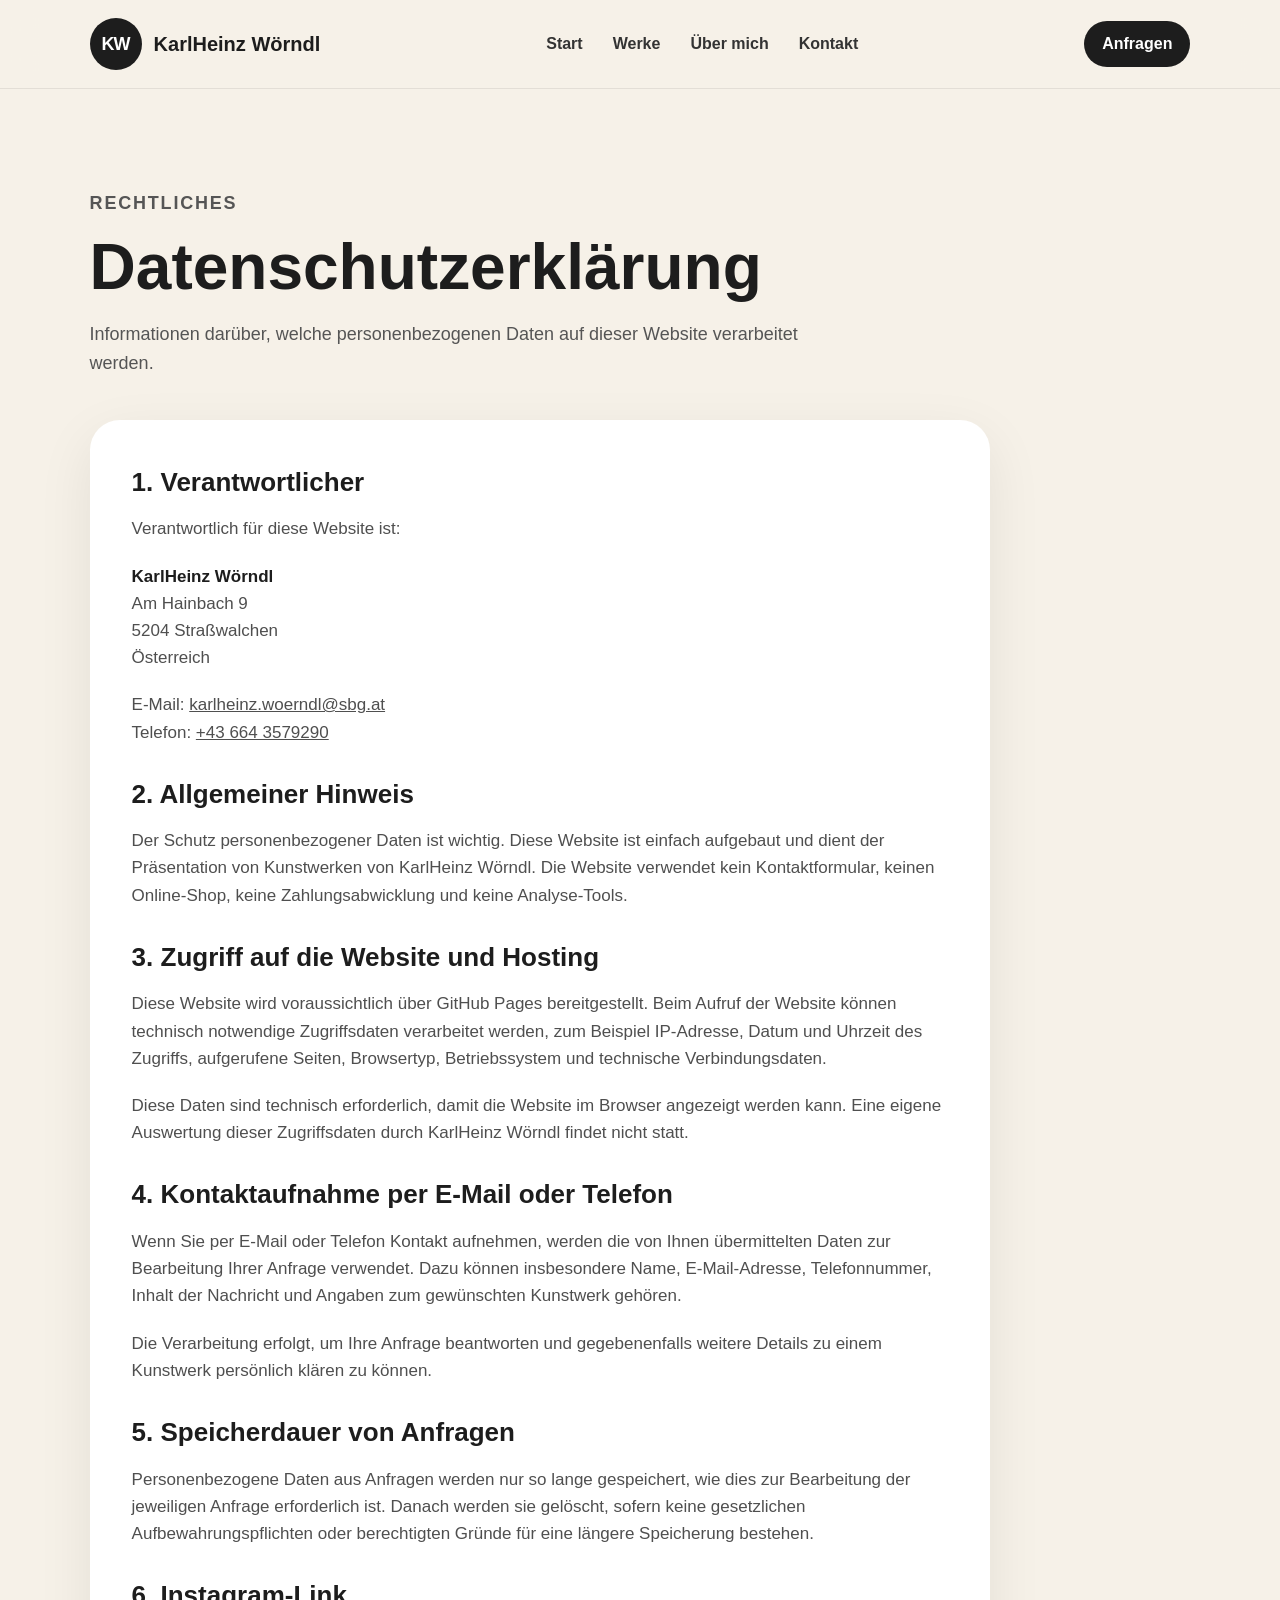
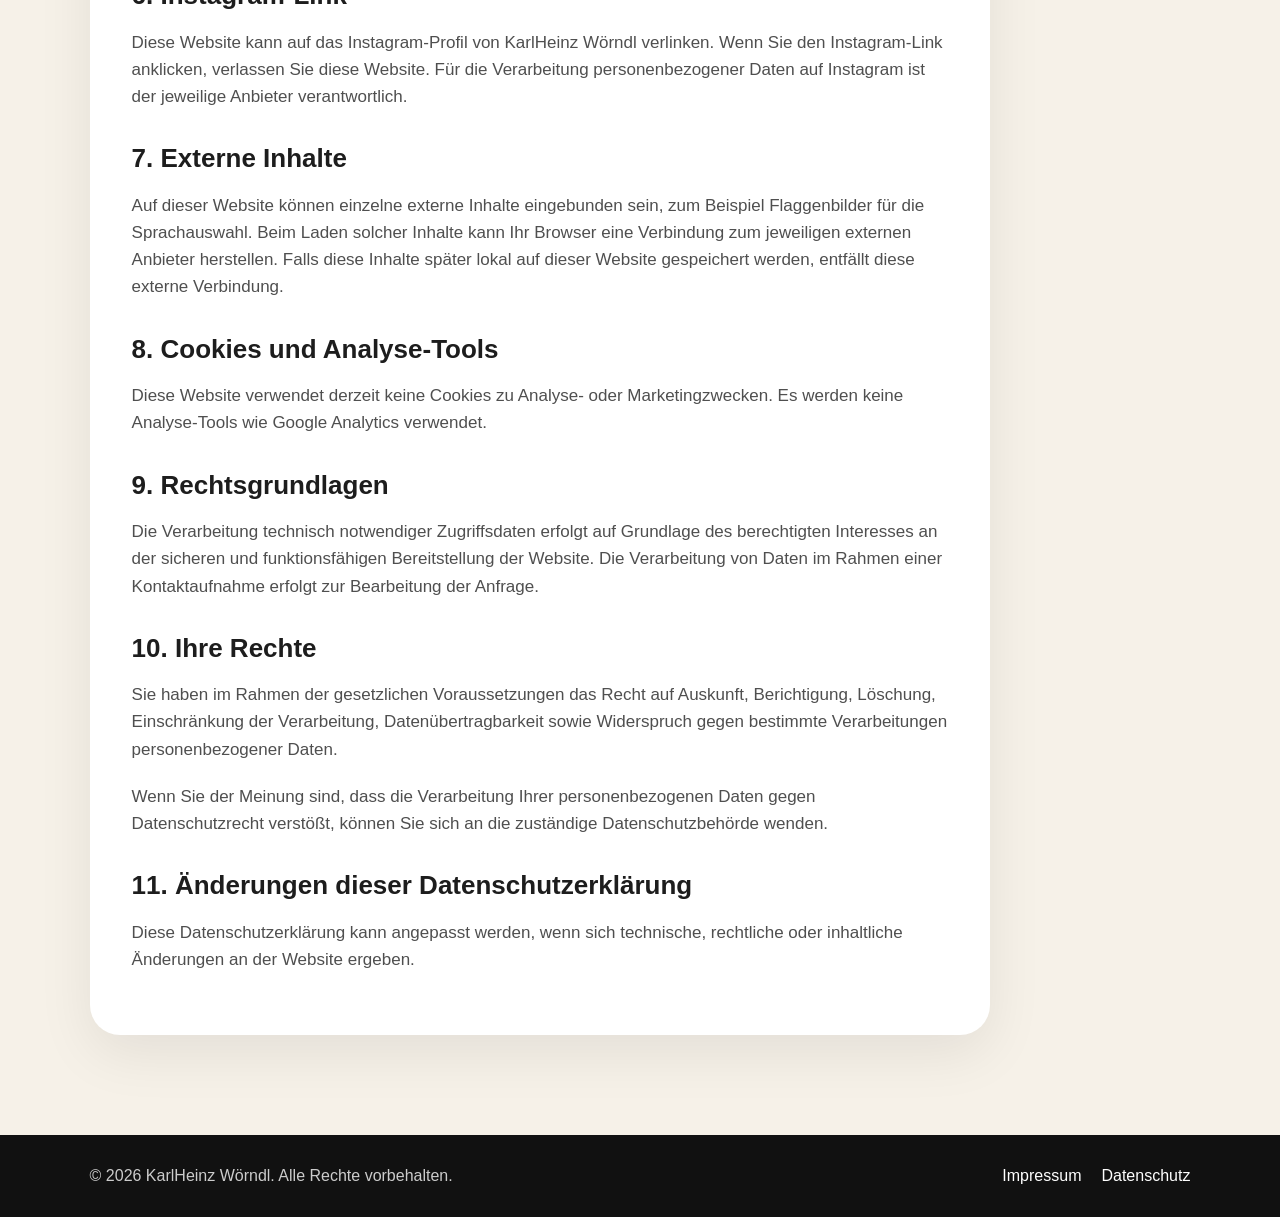
==== datenschutz.html @ cda6655f "Add files via upload" ====
<!DOCTYPE html>
<html lang="de">
<head>
    <meta charset="UTF-8">
    <meta name="viewport" content="width=device-width, initial-scale=1.0">
    <title>Datenschutz | KarlHeinz Wörndl</title>

    <link rel="stylesheet" href="css/style.css">
</head>
<body>

    <header class="site-header">
        <a href="index.html#start" class="logo">
            <span class="logo-mark">KW</span>
            <span>KarlHeinz Wörndl</span>
        </a>

        <nav class="main-nav">
            <a href="index.html#start">Start</a>
            <a href="index.html#werke">Werke</a>
            <a href="index.html#ueber">Über mich</a>
            <a href="index.html#kontakt">Kontakt</a>
        </nav>

        <a href="index.html#kontakt" class="nav-button">Anfragen</a>
    </header>

    <main>
        <section class="section legal-section">
            <div class="section-heading">
                <p class="eyebrow">Rechtliches</p>
                <h1>Datenschutzerklärung</h1>
                <p>
                    Informationen darüber, welche personenbezogenen Daten auf dieser Website verarbeitet werden.
                </p>
            </div>

            <div class="legal-card">
                <h2>1. Verantwortlicher</h2>

                <p>
                    Verantwortlich für diese Website ist:
                </p>

                <p>
                    <strong>KarlHeinz Wörndl</strong><br>
                    Am Hainbach 9<br>
                    5204 Straßwalchen<br>
                    Österreich
                </p>

                <p>
                    E-Mail: <a href="mailto:karlheinz.woerndl@sbg.at">karlheinz.woerndl@sbg.at</a><br>
                    Telefon: <a href="tel:+436643579290">+43 664 3579290</a>
                </p>

                <h2>2. Allgemeiner Hinweis</h2>

                <p>
                    Der Schutz personenbezogener Daten ist wichtig. Diese Website ist einfach aufgebaut
                    und dient der Präsentation von Kunstwerken von KarlHeinz Wörndl.
                    Die Website verwendet kein Kontaktformular, keinen Online-Shop, keine Zahlungsabwicklung
                    und keine Analyse-Tools.
                </p>

                <h2>3. Zugriff auf die Website und Hosting</h2>

                <p>
                    Diese Website wird voraussichtlich über GitHub Pages bereitgestellt.
                    Beim Aufruf der Website können technisch notwendige Zugriffsdaten verarbeitet werden,
                    zum Beispiel IP-Adresse, Datum und Uhrzeit des Zugriffs, aufgerufene Seiten,
                    Browsertyp, Betriebssystem und technische Verbindungsdaten.
                </p>

                <p>
                    Diese Daten sind technisch erforderlich, damit die Website im Browser angezeigt werden kann.
                    Eine eigene Auswertung dieser Zugriffsdaten durch KarlHeinz Wörndl findet nicht statt.
                </p>

                <h2>4. Kontaktaufnahme per E-Mail oder Telefon</h2>

                <p>
                    Wenn Sie per E-Mail oder Telefon Kontakt aufnehmen, werden die von Ihnen übermittelten
                    Daten zur Bearbeitung Ihrer Anfrage verwendet. Dazu können insbesondere Name,
                    E-Mail-Adresse, Telefonnummer, Inhalt der Nachricht und Angaben zum gewünschten Kunstwerk gehören.
                </p>

                <p>
                    Die Verarbeitung erfolgt, um Ihre Anfrage beantworten und gegebenenfalls weitere Details
                    zu einem Kunstwerk persönlich klären zu können.
                </p>

                <h2>5. Speicherdauer von Anfragen</h2>

                <p>
                    Personenbezogene Daten aus Anfragen werden nur so lange gespeichert, wie dies zur Bearbeitung
                    der jeweiligen Anfrage erforderlich ist. Danach werden sie gelöscht, sofern keine gesetzlichen
                    Aufbewahrungspflichten oder berechtigten Gründe für eine längere Speicherung bestehen.
                </p>

                <h2>6. Instagram-Link</h2>

                <p>
                    Diese Website kann auf das Instagram-Profil von KarlHeinz Wörndl verlinken.
                    Wenn Sie den Instagram-Link anklicken, verlassen Sie diese Website.
                    Für die Verarbeitung personenbezogener Daten auf Instagram ist der jeweilige Anbieter verantwortlich.
                </p>

                <h2>7. Externe Inhalte</h2>

                <p>
                    Auf dieser Website können einzelne externe Inhalte eingebunden sein, zum Beispiel Flaggenbilder
                    für die Sprachauswahl. Beim Laden solcher Inhalte kann Ihr Browser eine Verbindung zum jeweiligen
                    externen Anbieter herstellen. Falls diese Inhalte später lokal auf dieser Website gespeichert werden,
                    entfällt diese externe Verbindung.
                </p>

                <h2>8. Cookies und Analyse-Tools</h2>

                <p>
                    Diese Website verwendet derzeit keine Cookies zu Analyse- oder Marketingzwecken.
                    Es werden keine Analyse-Tools wie Google Analytics verwendet.
                </p>

                <h2>9. Rechtsgrundlagen</h2>

                <p>
                    Die Verarbeitung technisch notwendiger Zugriffsdaten erfolgt auf Grundlage des berechtigten
                    Interesses an der sicheren und funktionsfähigen Bereitstellung der Website.
                    Die Verarbeitung von Daten im Rahmen einer Kontaktaufnahme erfolgt zur Bearbeitung der Anfrage.
                </p>

                <h2>10. Ihre Rechte</h2>

                <p>
                    Sie haben im Rahmen der gesetzlichen Voraussetzungen das Recht auf Auskunft,
                    Berichtigung, Löschung, Einschränkung der Verarbeitung, Datenübertragbarkeit
                    sowie Widerspruch gegen bestimmte Verarbeitungen personenbezogener Daten.
                </p>

                <p>
                    Wenn Sie der Meinung sind, dass die Verarbeitung Ihrer personenbezogenen Daten gegen
                    Datenschutzrecht verstößt, können Sie sich an die zuständige Datenschutzbehörde wenden.
                </p>

                <h2>11. Änderungen dieser Datenschutzerklärung</h2>

                <p>
                    Diese Datenschutzerklärung kann angepasst werden, wenn sich technische, rechtliche oder
                    inhaltliche Änderungen an der Website ergeben.
                </p>
            </div>
        </section>
    </main>

    <footer class="site-footer">
        <p>© 2026 KarlHeinz Wörndl. Alle Rechte vorbehalten.</p>

        <div>
            <a href="impressum.html">Impressum</a>
            <a href="datenschutz.html">Datenschutz</a>
        </div>
    </footer>

</body>
</html>
---- css/style.css ----
/* =========================
   GRUNDEINSTELLUNGEN
========================= */

* {
    margin: 0;
    padding: 0;
    box-sizing: border-box;
}

html {
    scroll-behavior: smooth;
}

body {
    font-family: Arial, Helvetica, sans-serif;
    background: #f6f1e8;
    color: #1d1d1d;
    line-height: 1.6;
}

a {
    color: inherit;
}

img {
    max-width: 100%;
    display: block;
}

/* =========================
   HEADER / NAVIGATION
========================= */

.site-header {
    position: sticky;
    top: 0;
    z-index: 100;

    display: flex;
    justify-content: space-between;
    align-items: center;

    padding: 18px 7%;

    background: rgba(246, 241, 232, 0.85);
    backdrop-filter: blur(16px);
    border-bottom: 1px solid rgba(0, 0, 0, 0.08);
}

.logo {
    display: flex;
    align-items: center;
    gap: 12px;

    text-decoration: none;
    font-weight: 800;
    font-size: 20px;
}

.logo-mark {
    width: 42px;
    height: 42px;

    display: flex;
    justify-content: center;
    align-items: center;

    border-radius: 50%;
    background: #1d1d1d;
    color: white;
    font-weight: 800;
}

.main-nav {
    display: flex;
    gap: 30px;
}

.main-nav a {
    text-decoration: none;
    font-weight: 600;
    color: #333;
    transition: 0.2s;
}

.main-nav a:hover {
    color: #a66a2c;
}

.nav-button {
    text-decoration: none;
    background: #1d1d1d;
    color: white;

    padding: 10px 18px;
    border-radius: 999px;

    font-weight: 700;
    transition: 0.2s;
}

.nav-button:hover {
    background: #a66a2c;
}

/* =========================
   BUTTONS
========================= */

.primary-button,
.secondary-button {
    display: inline-block;

    padding: 14px 24px;
    border-radius: 999px;

    font-weight: 800;
    text-decoration: none;
    transition: 0.2s;
}

.primary-button {
    background: #1d1d1d;
    color: white;
}

.primary-button:hover {
    background: #a66a2c;
    transform: translateY(-2px);
}

.secondary-button {
    background: white;
    color: #1d1d1d;
    border: 1px solid rgba(0, 0, 0, 0.12);
}

.secondary-button:hover {
    transform: translateY(-2px);
    border-color: #a66a2c;
}

/* =========================
   HERO / STARTBEREICH
========================= */

.hero-section {
    min-height: 88vh;

    display: grid;
    grid-template-columns: 1.1fr 0.9fr;
    align-items: center;
    gap: 70px;

    padding: 80px 7%;
}

.hero-content {
    max-width: 720px;
}

.eyebrow {
    color: #a66a2c;
    font-size: 14px;
    font-weight: 900;
    letter-spacing: 1.8px;
    text-transform: uppercase;

    margin-bottom: 14px;
}

.hero-section h1 {
    font-size: clamp(44px, 6vw, 82px);
    line-height: 1.02;
    letter-spacing: -2px;

    margin-bottom: 26px;
}

.hero-description {
    max-width: 620px;

    color: #4a4a4a;
    font-size: 20px;

    margin-bottom: 32px;
}

.hero-actions {
    display: flex;
    gap: 16px;
    flex-wrap: wrap;

    margin-bottom: 44px;
}

.hero-info {
    display: grid;
    grid-template-columns: repeat(3, 1fr);
    gap: 18px;
}

.hero-info div {
    padding: 18px;

    background: rgba(255, 255, 255, 0.7);
    border-radius: 20px;
    border: 1px solid rgba(0, 0, 0, 0.07);
}

.hero-info strong {
    display: block;
    font-size: 20px;
    margin-bottom: 4px;
}

.hero-info span {
    color: #666;
    font-size: 14px;
}

.hero-art {
    display: flex;
    justify-content: center;
}

.hero-art-card {
    width: min(430px, 100%);

    padding: 18px;
    border-radius: 34px;

    background: white;
    box-shadow: 0 28px 80px rgba(0, 0, 0, 0.14);

    transform: rotate(2deg);
}

.hero-art-image {
    height: 520px;
    border-radius: 26px;

    background:
        radial-gradient(circle at 20% 20%, #f2c879, transparent 28%),
        radial-gradient(circle at 80% 30%, #7f9b77, transparent 30%),
        radial-gradient(circle at 55% 80%, #a66a2c, transparent 35%),
        linear-gradient(135deg, #1d1d1d, #5d4938);

    margin-bottom: 16px;
}

.hero-art-text {
    display: flex;
    justify-content: space-between;
    align-items: center;

    padding: 2px 6px 4px;
}

.hero-art-text span {
    color: #777;
}

.hero-art-text strong {
    font-size: 18px;
}

/* =========================
   INTRO-KARTEN
========================= */

.intro-section {
    display: grid;
    grid-template-columns: repeat(3, 1fr);
    gap: 24px;

    padding: 20px 7% 90px;
}

.intro-card {
    padding: 34px;

    background: white;
    border-radius: 28px;
    box-shadow: 0 16px 50px rgba(0, 0, 0, 0.07);
}

.intro-card h2 {
    font-size: 24px;
    margin-bottom: 12px;
}

.intro-card p {
    color: #555;
}

/* =========================
   ALLGEMEINE SECTION
========================= */

.section {
    padding: 100px 7%;
}

.section-heading {
    max-width: 760px;
    margin-bottom: 42px;
}

.section-heading h2 {
    font-size: clamp(34px, 4vw, 54px);
    line-height: 1.1;
    letter-spacing: -1px;

    margin-bottom: 16px;
}

.section-heading p {
    color: #555;
    font-size: 18px;
}

/* =========================
   GALERIE
========================= */

.artwork-grid {
    display: grid;
    grid-template-columns: repeat(3, 1fr);
    gap: 28px;
}

.artwork-card {
    overflow: hidden;

    background: white;
    border-radius: 30px;
    box-shadow: 0 18px 55px rgba(0, 0, 0, 0.08);

    transition: 0.25s;
}

.artwork-card:hover {
    transform: translateY(-8px);
    box-shadow: 0 26px 70px rgba(0, 0, 0, 0.12);
}

.artwork-image {
    height: 330px;
}

.artwork-image-one {
    background:
        radial-gradient(circle at 30% 25%, #f3ce82, transparent 28%),
        linear-gradient(135deg, #c98943, #5f7f61);
}

.artwork-image-two {
    background:
        radial-gradient(circle at 65% 25%, #c8d6b8, transparent 30%),
        linear-gradient(135deg, #304337, #8a714d);
}

.artwork-image-three {
    background:
        radial-gradient(circle at 20% 20%, #f08c5a, transparent 30%),
        linear-gradient(135deg, #2b2a35, #b35d32);
}

.artwork-content {
    padding: 24px;
}

.artwork-category {
    color: #a66a2c;
    font-size: 13px;
    font-weight: 900;
    text-transform: uppercase;
    letter-spacing: 1px;

    margin-bottom: 8px;
}

.artwork-content h3 {
    font-size: 26px;
    margin-bottom: 10px;
}

.artwork-content p {
    color: #555;
}

.artwork-footer {
    display: flex;
    justify-content: space-between;
    align-items: center;

    margin-top: 22px;
    padding-top: 18px;

    border-top: 1px solid rgba(0, 0, 0, 0.08);
}

.artwork-footer span {
    color: #666;
}

.artwork-footer strong {
    font-size: 20px;
}

/* =========================
   STATUS & ANFRAGE-BUTTONS
========================= */

.artwork-image {
    position: relative;
}

.status-badge {
    position: absolute;
    top: 18px;
    left: 18px;

    padding: 8px 14px;
    border-radius: 999px;

    font-size: 13px;
    font-weight: 900;

    background: white;
    color: #1d1d1d;

    box-shadow: 0 8px 24px rgba(0, 0, 0, 0.16);
}

.status-badge.available {
    background: #e8f7e8;
    color: #226b2f;
}

.status-badge.reserved {
    background: #fff3d6;
    color: #8a5b00;
}

.status-badge.sold {
    background: #eeeeee;
    color: #666666;
}

.artwork-button {
    display: inline-block;

    margin-top: 22px;
    padding: 12px 20px;

    border-radius: 999px;

    background: #1d1d1d;
    color: white;

    text-decoration: none;
    font-weight: 800;

    transition: 0.2s;
}

.artwork-button:hover {
    background: #a66a2c;
    transform: translateY(-2px);
}

.artwork-button.disabled {
    background: #d6d6d6;
    color: #777;

    cursor: not-allowed;
    pointer-events: none;
}

/* =========================
   ÜBER MICH
========================= */

.about-section {
    display: grid;
    grid-template-columns: 0.85fr 1.15fr;
    align-items: center;
    gap: 70px;

    padding: 110px 7%;

    background: #e8ddcc;
}

.about-image {
    min-height: 500px;
    border-radius: 34px;

    background:
        radial-gradient(circle at 30% 25%, #e9bf78, transparent 25%),
        radial-gradient(circle at 80% 75%, #6f8f72, transparent 28%),
        linear-gradient(135deg, #2c2b2a, #9b6a3d);

    box-shadow: 0 24px 70px rgba(0, 0, 0, 0.14);
}

.about-content h2 {
    font-size: clamp(34px, 4vw, 56px);
    line-height: 1.1;

    margin-bottom: 24px;
}

.about-content p {
    color: #4f4a43;
    font-size: 18px;

    margin-bottom: 20px;
}

.about-content .primary-button {
    margin-top: 12px;
}

/* =========================
   SCHRITTE
========================= */

.steps {
    display: grid;
    grid-template-columns: repeat(3, 1fr);
    gap: 26px;
}

.step-card {
    padding: 34px;

    background: white;
    border-radius: 28px;
    box-shadow: 0 16px 50px rgba(0, 0, 0, 0.07);
}

.step-card span {
    display: inline-flex;
    justify-content: center;
    align-items: center;

    width: 48px;
    height: 48px;

    border-radius: 50%;
    background: #1d1d1d;
    color: white;

    font-weight: 900;

    margin-bottom: 22px;
}

.step-card h3 {
    font-size: 24px;
    margin-bottom: 10px;
}

.step-card p {
    color: #555;
}

/* =========================
   KONTAKT
========================= */

.contact-section {
    display: grid;
    grid-template-columns: 1fr 0.75fr;
    gap: 50px;
    align-items: center;

    padding: 100px 7%;

    background: #1d1d1d;
    color: white;
}

.contact-section h2 {
    font-size: clamp(36px, 5vw, 64px);
    line-height: 1.1;

    margin-bottom: 18px;
}

.contact-section p {
    color: #d8d8d8;
    font-size: 18px;
    max-width: 620px;
}

.contact-card {
    padding: 34px;

    background: white;
    color: #1d1d1d;

    border-radius: 30px;
}

.contact-card h3 {
    font-size: 28px;
    margin-bottom: 6px;
}

.contact-card p {
    color: #555;
    margin-bottom: 24px;
}

.contact-card small {
    display: block;
    color: #777;
    margin-top: 18px;
}

/* =========================
   FOOTER
========================= */

.site-footer {
    display: flex;
    justify-content: space-between;
    gap: 20px;

    padding: 28px 7%;

    background: #111;
    color: white;
}

.site-footer p {
    color: #ccc;
}

.site-footer div {
    display: flex;
    gap: 20px;
}

.site-footer a {
    color: white;
    text-decoration: none;
}

.site-footer a:hover {
    color: #e0b06f;
}

/* =========================
   RESPONSIVE DESIGN
   Für Handy / kleinere Bildschirme
========================= */

@media (max-width: 1000px) {
    .hero-section,
    .about-section,
    .contact-section {
        grid-template-columns: 1fr;
    }

    .hero-art-card {
        transform: rotate(0);
    }

    .intro-section,
    .artwork-grid,
    .steps {
        grid-template-columns: 1fr;
    }
}

@media (max-width: 760px) {
    .site-header {
        flex-direction: column;
        gap: 16px;
    }

    .main-nav {
        flex-wrap: wrap;
        justify-content: center;
        gap: 18px;
    }

    .nav-button {
        display: none;
    }

    .hero-section {
        padding-top: 55px;
    }

    .hero-info {
        grid-template-columns: 1fr;
    }

    .hero-art-image {
        height: 380px;
    }

    .site-footer {
        flex-direction: column;
        text-align: center;
        align-items: center;
    }
}

/* =========================
   GALERIE UPDATE
   Größere Karten + Filter + Formate
========================= */

.gallery-section {
    padding-top: 120px;
}

.filter-area {
    display: flex;
    flex-direction: column;
    gap: 18px;

    margin-bottom: 46px;
    padding: 26px;

    background: rgba(255, 255, 255, 0.75);
    border-radius: 28px;
    box-shadow: 0 16px 45px rgba(0, 0, 0, 0.06);
}

.filter-group {
    display: flex;
    align-items: center;
    flex-wrap: wrap;
    gap: 12px;
}

.filter-group span {
    min-width: 80px;

    font-weight: 900;
    color: #1d1d1d;
}

.filter-button {
    border: none;
    cursor: pointer;

    padding: 10px 16px;
    border-radius: 999px;

    background: #eee5d8;
    color: #333;

    font-weight: 800;
    transition: 0.2s;
}

.filter-button:hover {
    background: #d9c7ad;
}

.filter-button.active {
    background: #1d1d1d;
    color: white;
}

.artwork-grid {
    display: grid;
    grid-template-columns: repeat(3, minmax(0, 1fr));
    align-items: start;
    gap: 34px;
}

/* Karten allgemein größer */
.artwork-card {
    border-radius: 34px;
}

/* Bildbereiche größer */
.artwork-image {
    overflow: hidden;
    position: relative;
    min-height: 380px;
}

/* Querformat-Vorschau */
.preview-querformat {
    height: 390px;
}

/* Hochformat-Vorschau */
.preview-hochformat {
    height: 560px;
}

/* Quadratische Vorschau */
.preview-quadratisch {
    height: 470px;
}

/* Echte Bilder später sauber anzeigen */
.artwork-real-image {
    width: 100%;
    height: 100%;
    object-fit: cover;
}

/* Falls JavaScript echtes Format erkennt */
.auto-hochformat .artwork-real-image {
    object-fit: cover;
}

.auto-querformat .artwork-real-image {
    object-fit: cover;
}

.auto-quadratisch .artwork-real-image {
    object-fit: cover;
}

/* kleine Info-Chips unter Beschreibung */
.artwork-details {
    display: flex;
    flex-wrap: wrap;
    gap: 8px;

    margin-top: 18px;
}

.artwork-details span {
    padding: 7px 11px;
    border-radius: 999px;

    background: #f1eadf;
    color: #5b5147;

    font-size: 13px;
    font-weight: 800;
}

/* Falls keine Werke gefunden werden */
.empty-gallery-message {
    grid-column: 1 / -1;

    padding: 30px;
    border-radius: 24px;

    background: white;
    color: #555;

    font-size: 18px;
    text-align: center;
}

/* Zusätzliche Farbverläufe für die 12 Platzhalter */

.artwork-image-four {
    background:
        radial-gradient(circle at 30% 30%, #d7c08a, transparent 30%),
        linear-gradient(135deg, #3f563e, #9a7443);
}

.artwork-image-five {
    background:
        radial-gradient(circle at 70% 25%, #dd9f73, transparent 28%),
        linear-gradient(135deg, #21212a, #7a4f72);
}

.artwork-image-six {
    background:
        radial-gradient(circle at 35% 20%, #f2c7a1, transparent 25%),
        linear-gradient(135deg, #4a2f2d, #9b6d59);
}

.artwork-image-seven {
    background:
        radial-gradient(circle at 20% 25%, #e7bf50, transparent 28%),
        radial-gradient(circle at 75% 70%, #4f8c8a, transparent 30%),
        linear-gradient(135deg, #222, #6b3f78);
}

.artwork-image-eight {
    background:
        radial-gradient(circle at 65% 30%, #f0e2a0, transparent 26%),
        linear-gradient(135deg, #5e7f58, #b7a46c);
}

.artwork-image-nine {
    background:
        radial-gradient(circle at 45% 25%, #d9a37c, transparent 27%),
        linear-gradient(135deg, #2e2526, #8d5d4c);
}

.artwork-image-ten {
    background:
        radial-gradient(circle at 25% 70%, #9ab6c7, transparent 30%),
        linear-gradient(135deg, #1f1f1f, #d18445);
}

.artwork-image-eleven {
    background:
        radial-gradient(circle at 70% 40%, #b9d7e8, transparent 30%),
        linear-gradient(135deg, #52758a, #d8cda8);
}

.artwork-image-twelve {
    background:
        radial-gradient(circle at 45% 20%, #e1b39a, transparent 26%),
        linear-gradient(135deg, #342c33, #8b7056);
}

/* Handy-Anpassung */
@media (max-width: 1000px) {
    .artwork-grid {
        grid-template-columns: repeat(2, minmax(0, 1fr));
    }
}

@media (max-width: 700px) {
    .artwork-grid {
        grid-template-columns: 1fr;
    }

    .preview-querformat,
    .preview-hochformat,
    .preview-quadratisch {
        height: 420px;
    }

    .filter-group {
        align-items: flex-start;
    }

    .filter-group span {
        width: 100%;
    }
}

/* =========================
   HERO-BILD UPDATE
   Größeres ausgewähltes Werk
========================= */

.hero-section {
    grid-template-columns: 0.95fr 1.05fr;
    gap: 90px;
}

.hero-art {
    justify-content: flex-end;
}

.hero-art-card {
    width: min(620px, 100%);
    padding: 22px;
    border-radius: 42px;

    transform: rotate(1.5deg);
}

.hero-art-image {
    height: clamp(560px, 55vw, 760px);
    border-radius: 32px;

    background:
        radial-gradient(circle at 22% 22%, #f2c879, transparent 30%),
        radial-gradient(circle at 78% 38%, #7f9b77, transparent 32%),
        radial-gradient(circle at 55% 82%, #a66a2c, transparent 36%),
        linear-gradient(135deg, #1d1d1d, #5d4938);
}

.hero-art-text {
    padding: 8px 10px 6px;
}

.hero-art-text span {
    font-size: 18px;
}

.hero-art-text strong {
    font-size: 24px;
}

/* später für echtes Hero-Bild */
.hero-art-image img {
    width: 100%;
    height: 100%;
    object-fit: cover;
    border-radius: 32px;
}

/* Anpassung für kleinere Bildschirme */
@media (max-width: 1000px) {
    .hero-section {
        grid-template-columns: 1fr;
        gap: 60px;
    }

    .hero-art {
        justify-content: center;
    }

    .hero-art-card {
        transform: rotate(0);
        width: min(560px, 100%);
    }

    .hero-art-image {
        height: 620px;
    }
}

@media (max-width: 700px) {
    .hero-art-image {
        height: 440px;
    }

    .hero-art-text {
        flex-direction: column;
        align-items: flex-start;
        gap: 4px;
    }

    .hero-art-text strong {
        font-size: 20px;
    }
}

/* =========================
   DETAILANSICHT / MODAL
========================= */

.modal {
    position: fixed;
    inset: 0;
    z-index: 1000;

    display: none;
    align-items: center;
    justify-content: center;

    padding: 30px;
}

.modal.open {
    display: flex;
}

.modal-background {
    position: absolute;
    inset: 0;

    background: rgba(0, 0, 0, 0.65);
    backdrop-filter: blur(8px);
}

.modal-content {
    position: relative;
    z-index: 1;

    width: min(1100px, 100%);
    max-height: 90vh;

    display: grid;
    grid-template-columns: 1fr 0.9fr;
    gap: 0;

    overflow: hidden;

    background: #f6f1e8;
    border-radius: 34px;
    box-shadow: 0 30px 100px rgba(0, 0, 0, 0.35);
}

.modal-close {
    position: absolute;
    top: 18px;
    right: 18px;
    z-index: 2;

    width: 44px;
    height: 44px;

    border: none;
    border-radius: 50%;

    background: white;
    color: #1d1d1d;

    font-size: 30px;
    line-height: 1;
    cursor: pointer;

    box-shadow: 0 8px 25px rgba(0, 0, 0, 0.18);
}

.modal-image {
    min-height: 640px;

    background-size: cover;
    background-position: center;
}

.modal-info {
    padding: 52px 42px;

    display: flex;
    flex-direction: column;
    justify-content: center;
}

.modal-info h2 {
    font-size: clamp(34px, 4vw, 54px);
    line-height: 1.05;

    margin-bottom: 18px;
}

.modal-info p {
    color: #555;
    font-size: 18px;
}

.modal-details {
    display: flex;
    flex-wrap: wrap;
    gap: 10px;

    margin-top: 26px;
    margin-bottom: 30px;
}

.modal-details span {
    padding: 9px 13px;

    border-radius: 999px;

    background: white;
    color: #5b5147;

    font-size: 14px;
    font-weight: 800;
}

.modal-footer {
    display: flex;
    align-items: center;
    justify-content: space-between;
    gap: 20px;

    padding-top: 24px;

    border-top: 1px solid rgba(0, 0, 0, 0.1);
}

.modal-footer strong {
    font-size: 28px;
}

@media (max-width: 900px) {
    .modal-content {
        grid-template-columns: 1fr;
        overflow-y: auto;
    }

    .modal-image {
        min-height: 420px;
    }

    .modal-info {
        padding: 34px 26px;
    }

    .modal-footer {
        flex-direction: column;
        align-items: flex-start;
    }
}

/* =========================
   KLICKBARE KUNSTWERK-KARTEN
========================= */

.artwork-card {
    cursor: pointer;
}

.artwork-card:hover .artwork-image {
    transform: scale(1.01);
}

.artwork-image {
    transition: 0.25s;
}

.artwork-card:hover h3 {
    color: #a66a2c;
}

.artwork-button {
    cursor: pointer;
}

/* Verhindert komische Effekte beim deaktivierten Button */
.modal-disabled {
    background: #d6d6d6 !important;
    color: #777 !important;
    cursor: not-allowed;
    pointer-events: none;
}

/* Detailfenster Bild etwas hochwertiger */
.modal-image {
    background-size: cover;
    background-position: center;
}

/* Auf kleinen Geräten soll das Modal angenehmer sein */
@media (max-width: 700px) {
    .modal {
        padding: 16px;
    }

    .modal-content {
        border-radius: 24px;
    }

    .modal-close {
        top: 12px;
        right: 12px;
    }
}

/* =========================
   IMPRESSUM / DATENSCHUTZ
========================= */

.legal-section {
    min-height: 75vh;
    padding-top: 100px;
}

.legal-section h1 {
    font-size: clamp(40px, 5vw, 64px);
    line-height: 1.1;
    margin-bottom: 18px;
}

.legal-card {
    max-width: 900px;

    padding: 42px;

    background: white;
    border-radius: 30px;

    box-shadow: 0 18px 55px rgba(0, 0, 0, 0.08);
}

.legal-card h2 {
    font-size: 26px;
    margin-top: 28px;
    margin-bottom: 12px;
}

.legal-card h2:first-child {
    margin-top: 0;
}

.legal-card p {
    color: #4f4f4f;
    font-size: 17px;
    margin-bottom: 20px;
}

.legal-card strong {
    color: #1d1d1d;
}

.legal-note {
    margin-top: 32px;
    padding: 18px 20px;

    background: #fff3d6;
    color: #7a5600 !important;

    border-radius: 18px;
    font-weight: 700;
}

@media (max-width: 700px) {
    .legal-card {
        padding: 28px 22px;
    }

    .legal-card h2 {
        font-size: 22px;
    }
}

/* =========================
   FAQ / HÄUFIGE FRAGEN
========================= */

.faq-section {
    background: #f6f1e8;
}

.faq-grid {
    display: grid;
    grid-template-columns: repeat(4, 1fr);
    gap: 24px;
}

.faq-card {
    padding: 30px;

    background: white;
    border-radius: 28px;

    box-shadow: 0 16px 50px rgba(0, 0, 0, 0.07);
    transition: 0.2s;
}

.faq-card:hover {
    transform: translateY(-5px);
    box-shadow: 0 22px 65px rgba(0, 0, 0, 0.1);
}

.faq-card h3 {
    font-size: 22px;
    margin-bottom: 12px;
}

.faq-card p {
    color: #555;
    font-size: 16px;
}

@media (max-width: 1100px) {
    .faq-grid {
        grid-template-columns: repeat(2, 1fr);
    }
}

@media (max-width: 700px) {
    .faq-grid {
        grid-template-columns: 1fr;
    }
}

/* =========================
   KONTAKTBEREICH UPDATE
========================= */

.contact-content {
    max-width: 720px;
}

.contact-points {
    display: grid;
    grid-template-columns: repeat(3, 1fr);
    gap: 16px;

    margin-top: 34px;
}

.contact-points div {
    padding: 20px;

    background: rgba(255, 255, 255, 0.08);
    border-radius: 22px;
    border: 1px solid rgba(255, 255, 255, 0.12);
}

.contact-points strong {
    display: block;

    color: white;
    font-size: 18px;

    margin-bottom: 6px;
}

.contact-points span {
    color: #d8d8d8;
    font-size: 14px;
}

.contact-info-list {
    display: flex;
    flex-direction: column;
    gap: 14px;

    margin-bottom: 26px;
}

.contact-info-list div {
    padding: 16px 18px;

    background: #f6f1e8;
    border-radius: 18px;
}

.contact-info-list span {
    display: block;

    color: #777;
    font-size: 13px;
    font-weight: 800;
    text-transform: uppercase;
    letter-spacing: 1px;

    margin-bottom: 4px;
}

.contact-info-list a {
    color: #1d1d1d;
    font-weight: 900;
    text-decoration: none;
    word-break: break-word;
}

.contact-info-list a:hover {
    color: #a66a2c;
}

@media (max-width: 900px) {
    .contact-points {
        grid-template-columns: 1fr;
    }
}

/* =========================
   DETAILANSICHT BILD FIX
   Ganzes Bild anzeigen
========================= */

.modal-content {
    width: min(1450px, calc(100vw - 40px));
    grid-template-columns: 1.35fr 0.65fr;
}

.modal-image {
    background-size: contain !important;
    background-repeat: no-repeat !important;
    background-position: center !important;
    background-color: #151515;
    min-height: 760px;
}

/* Für Hochformat-Bilder */
.modal-image.auto-hochformat,
.modal-image.preview-hochformat {
    background-size: contain !important;
}

/* Auf kleineren Bildschirmen */
@media (max-width: 1000px) {
    .modal-content {
        grid-template-columns: 1fr;
        width: min(900px, calc(100vw - 30px));
    }

    .modal-image {
        min-height: 620px;
    }
}

@media (max-width: 700px) {
    .modal-image {
        min-height: 430px;
    }
}

/* =========================
   BILDANSICHT + VORSCHAU UPDATE
   Mehr vom Kunstwerk sichtbar machen
========================= */

/* Detailfenster nimmt mehr Bildschirm ein */
.modal {
    padding: 20px;
}

.modal-content {
    width: min(1700px, 96vw);
    height: 92vh;
    max-height: 92vh;

    grid-template-columns: 1.75fr 0.75fr;
}

/* Großes Bild im Detailfenster */
.modal-image {
    height: 100%;
    min-height: auto;

    background-size: contain !important;
    background-repeat: no-repeat !important;
    background-position: center !important;
    background-color: #111111;
}

/* rechter Textbereich etwas kompakter */
.modal-info {
    padding: 42px 36px;
    overflow-y: auto;
}

.modal-info h2 {
    font-size: clamp(34px, 4vw, 62px);
}

/* Galerie-Vorschau: mehr vom Bild zeigen */
.artwork-real-image {
    width: 100%;
    height: 100%;

    object-fit: contain !important;
    object-position: center;

    background: #f6f1e8;
}

/* Vorschau-Flächen etwas größer */
.preview-querformat {
    height: 450px;
}

.preview-hochformat {
    height: 640px;
}

.preview-quadratisch {
    height: 540px;
}

/* echter Bildbereich soll ruhig wirken */
.artwork-image {
    background: #f6f1e8 !important;
}

/* Karten dadurch etwas hochwertiger */
.artwork-card {
    overflow: hidden;
}

/* Auf mittelgroßen Bildschirmen */
@media (max-width: 1100px) {
    .modal-content {
        grid-template-columns: 1fr;
        height: 92vh;
        overflow-y: auto;
    }

    .modal-image {
        min-height: 65vh;
    }
}

/* Auf Handy */
@media (max-width: 700px) {
    .modal {
        padding: 10px;
    }

    .modal-content {
        width: 100%;
        height: 94vh;
        max-height: 94vh;
    }

    .modal-image {
        min-height: 55vh;
    }

    .modal-info {
        padding: 28px 22px;
    }

    .preview-querformat,
    .preview-hochformat,
    .preview-quadratisch {
        height: 430px;
    }
}

/* =========================
   MODAL FINAL FIX
   Text nicht abschneiden + schwarze Balken entfernen
========================= */

/* Modal noch besser aufteilen */
.modal-content {
    width: min(1750px, 96vw);
    height: 92vh;
    max-height: 92vh;

    grid-template-columns: 1.45fr 0.85fr;

    overflow: hidden;
}

/* Bildbereich nicht mehr schwarz */
.modal-image {
    background-color: #f6f1e8 !important;
    background-size: contain !important;
    background-repeat: no-repeat !important;
    background-position: center !important;
}

/* rechter Bereich darf nicht horizontal scrollen */
.modal-info {
    min-width: 0;
    overflow-x: hidden;
    overflow-y: auto;
    padding: 42px 36px;
}

/* langer Titel darf umbrechen und wird nicht abgeschnitten */
.modal-info h2 {
    max-width: 100%;
    font-size: clamp(32px, 3vw, 54px);
    line-height: 1.08;

    overflow-wrap: break-word;
    word-break: normal;
    hyphens: auto;
}

/* Beschreibung etwas kompakter */
.modal-info p {
    max-width: 100%;
}

/* Details sauber umbrechen */
.modal-details {
    max-width: 100%;
}

/* Footer im Modal darf nicht rauslaufen */
.modal-footer {
    flex-wrap: wrap;
}

/* horizontalen Scrollbalken verhindern */
.modal-content,
.modal-info {
    scrollbar-gutter: stable;
}

/* bei kleineren Bildschirmen untereinander anzeigen */
@media (max-width: 1150px) {
    .modal-content {
        grid-template-columns: 1fr;
        overflow-y: auto;
    }

    .modal-image {
        min-height: 60vh;
    }

    .modal-info h2 {
        font-size: clamp(30px, 7vw, 48px);
    }
}

/* =========================
   MODAL PROPORTIONAL FIX
   Weniger leere Fläche oben/unten
========================= */

.modal {
    padding: 10px;
}

/* Fenster größer, aber nicht unnötig hoch */
.modal-content {
    width: min(1850px, 98vw) !important;
    height: auto !important;
    max-height: 96vh !important;

    grid-template-columns: minmax(0, 1.65fr) minmax(420px, 0.75fr);

    align-items: center;
    overflow: hidden;
}

/* Bildbereich nicht künstlich auf volle Höhe strecken */
.modal-image {
    width: 100%;
    height: auto !important;
    min-height: 0 !important;

    background-size: contain !important;
    background-repeat: no-repeat !important;
    background-position: center !important;
    background-color: #f6f1e8 !important;
}

/* Querformat-Bilder, z.B. Wüstenlandschaft */
.modal-image.modal-querformat {
    aspect-ratio: 4 / 3;
}

/* Hochformat-Bilder */
.modal-image.modal-hochformat {
    aspect-ratio: 3 / 4;
    max-height: 90vh;
}

/* Quadratische Bilder */
.modal-image.modal-quadratisch {
    aspect-ratio: 1 / 1;
    max-height: 90vh;
}

/* rechter Textbereich bleibt sauber lesbar */
.modal-info {
    max-height: 90vh;
    overflow-y: auto;
    overflow-x: hidden;

    padding: 38px 34px;
}

.modal-info h2 {
    font-size: clamp(32px, 3vw, 56px);
    line-height: 1.08;

    overflow-wrap: break-word;
    hyphens: auto;
}

/* Button/Preis dürfen umbrechen */
.modal-footer {
    flex-wrap: wrap;
}

/* Für kleinere Bildschirme */
@media (max-width: 1150px) {
    .modal-content {
        grid-template-columns: 1fr;
        max-height: 96vh !important;
        overflow-y: auto;
    }

    .modal-image.modal-querformat {
        aspect-ratio: 4 / 3;
    }

    .modal-image.modal-hochformat {
        aspect-ratio: 3 / 4;
    }

    .modal-info {
        max-height: none;
    }
}

@media (max-width: 700px) {
    .modal {
        padding: 8px;
    }

    .modal-content {
        width: 100% !important;
    }

    .modal-info {
        padding: 26px 20px;
    }
}

/* =========================
   LOGO FIX
========================= */

.logo-mark {
    width: 52px !important;
    height: 52px !important;

    min-width: 52px;

    font-size: 18px;
    font-weight: 900;
    letter-spacing: -1px;
}
/* =========================
   HERO-BILD AUSSCHNITT FIX
   Rahmen wegschneiden + Bild größer
========================= */

.hero-art-card {
    width: min(700px, 100%) !important;
}

.hero-art-image {
    height: clamp(620px, 52vw, 760px) !important;
    overflow: hidden;
    background: #f6f1e8 !important;
}

/* Nur das echte Bild im Hero-Bereich */
.hero-art-image img {
    width: 100%;
    height: 100%;

    object-fit: cover !important;
    object-position: center center;

    /* schneidet den Rahmen weg */
    transform: scale(1.13);

    border-radius: 32px;
}

/* =========================
   SPRACHUMSCHALTER
========================= */

.language-toggle {
    display: inline-flex;
    align-items: center;
    gap: 6px;

    padding: 10px 14px;

    border: 1px solid rgba(0, 0, 0, 0.12);
    border-radius: 999px;

    background: rgba(255, 255, 255, 0.75);
    color: #1d1d1d;

    font-weight: 900;
    cursor: pointer;

    transition: 0.25s;
    backdrop-filter: blur(10px);
}

.language-toggle:hover {
    transform: translateY(-2px);
    box-shadow: 0 10px 28px rgba(0, 0, 0, 0.12);
}

.lang-option {
    opacity: 0.45;
    transition: 0.2s;
}

.lang-option.active {
    opacity: 1;
    color: #a66a2c;
}

.lang-divider {
    opacity: 0.35;
}

@media (max-width: 760px) {
    .language-toggle {
        padding: 9px 13px;
    }
}

/* =========================
   SPRACHUMSCHALTER NEU
========================= */

.language-toggle {
    display: inline-flex;
    align-items: center;
    gap: 6px;

    padding: 6px;

    border: 1px solid rgba(0, 0, 0, 0.12);
    border-radius: 999px;

    background: rgba(255, 255, 255, 0.78);
    box-shadow: 0 10px 26px rgba(0, 0, 0, 0.08);
    backdrop-filter: blur(10px);
}

.lang-chip {
    display: inline-flex;
    align-items: center;
    gap: 8px;

    padding: 8px 12px;
    border-radius: 999px;

    cursor: pointer;
    user-select: none;

    color: #555;
    font-weight: 800;
    transition: 0.25s;
}

.lang-chip:hover {
    transform: translateY(-1px);
    color: #1d1d1d;
}

.lang-chip.active {
    background: #1d1d1d;
    color: white;
    box-shadow: 0 6px 16px rgba(0, 0, 0, 0.15);
}

.lang-flag {
    font-size: 16px;
    line-height: 1;
}

.lang-text {
    font-size: 14px;
    letter-spacing: 0.4px;
}

/* alter Divider wird nicht mehr gebraucht */
.lang-divider,
.lang-option {
    display: none !important;
}

@media (max-width: 760px) {
    .language-toggle {
        padding: 5px;
    }

    .lang-chip {
        padding: 7px 10px;
        gap: 6px;
    }

    .lang-text {
        font-size: 13px;
    }
}

/* =========================
   SPRACHBUTTON MIT FLAGGEN-BILDERN
========================= */

.language-toggle {
    display: inline-flex;
    align-items: center;
    gap: 6px;

    padding: 6px;

    border: 2px solid #1d1d1d;
    border-radius: 999px;

    background: rgba(255, 255, 255, 0.85);
    box-shadow: 0 10px 26px rgba(0, 0, 0, 0.08);
    backdrop-filter: blur(10px);

    cursor: pointer;
    transition: 0.25s;
}

.language-toggle:hover {
    transform: translateY(-1px);
    box-shadow: 0 12px 28px rgba(0, 0, 0, 0.12);
}

.lang-chip {
    display: inline-flex;
    align-items: center;
    gap: 8px;

    padding: 8px 12px;
    border-radius: 999px;

    color: #555;
    font-weight: 900;

    transition: 0.25s;
}

.lang-chip:hover {
    transform: translateY(-1px);
}

.lang-chip.active {
    background: #1d1d1d;
    color: white;
}

.lang-flag-image {
    width: 22px;
    height: 15px;

    object-fit: cover;
    display: block;

    border-radius: 3px;
    box-shadow: 0 1px 4px rgba(0, 0, 0, 0.2);
}

.lang-text {
    font-size: 14px;
    letter-spacing: 0.4px;
}

/* alte Emoji-Flaggen ausblenden, falls noch irgendwo vorhanden */
.lang-flag {
    display: none;
}
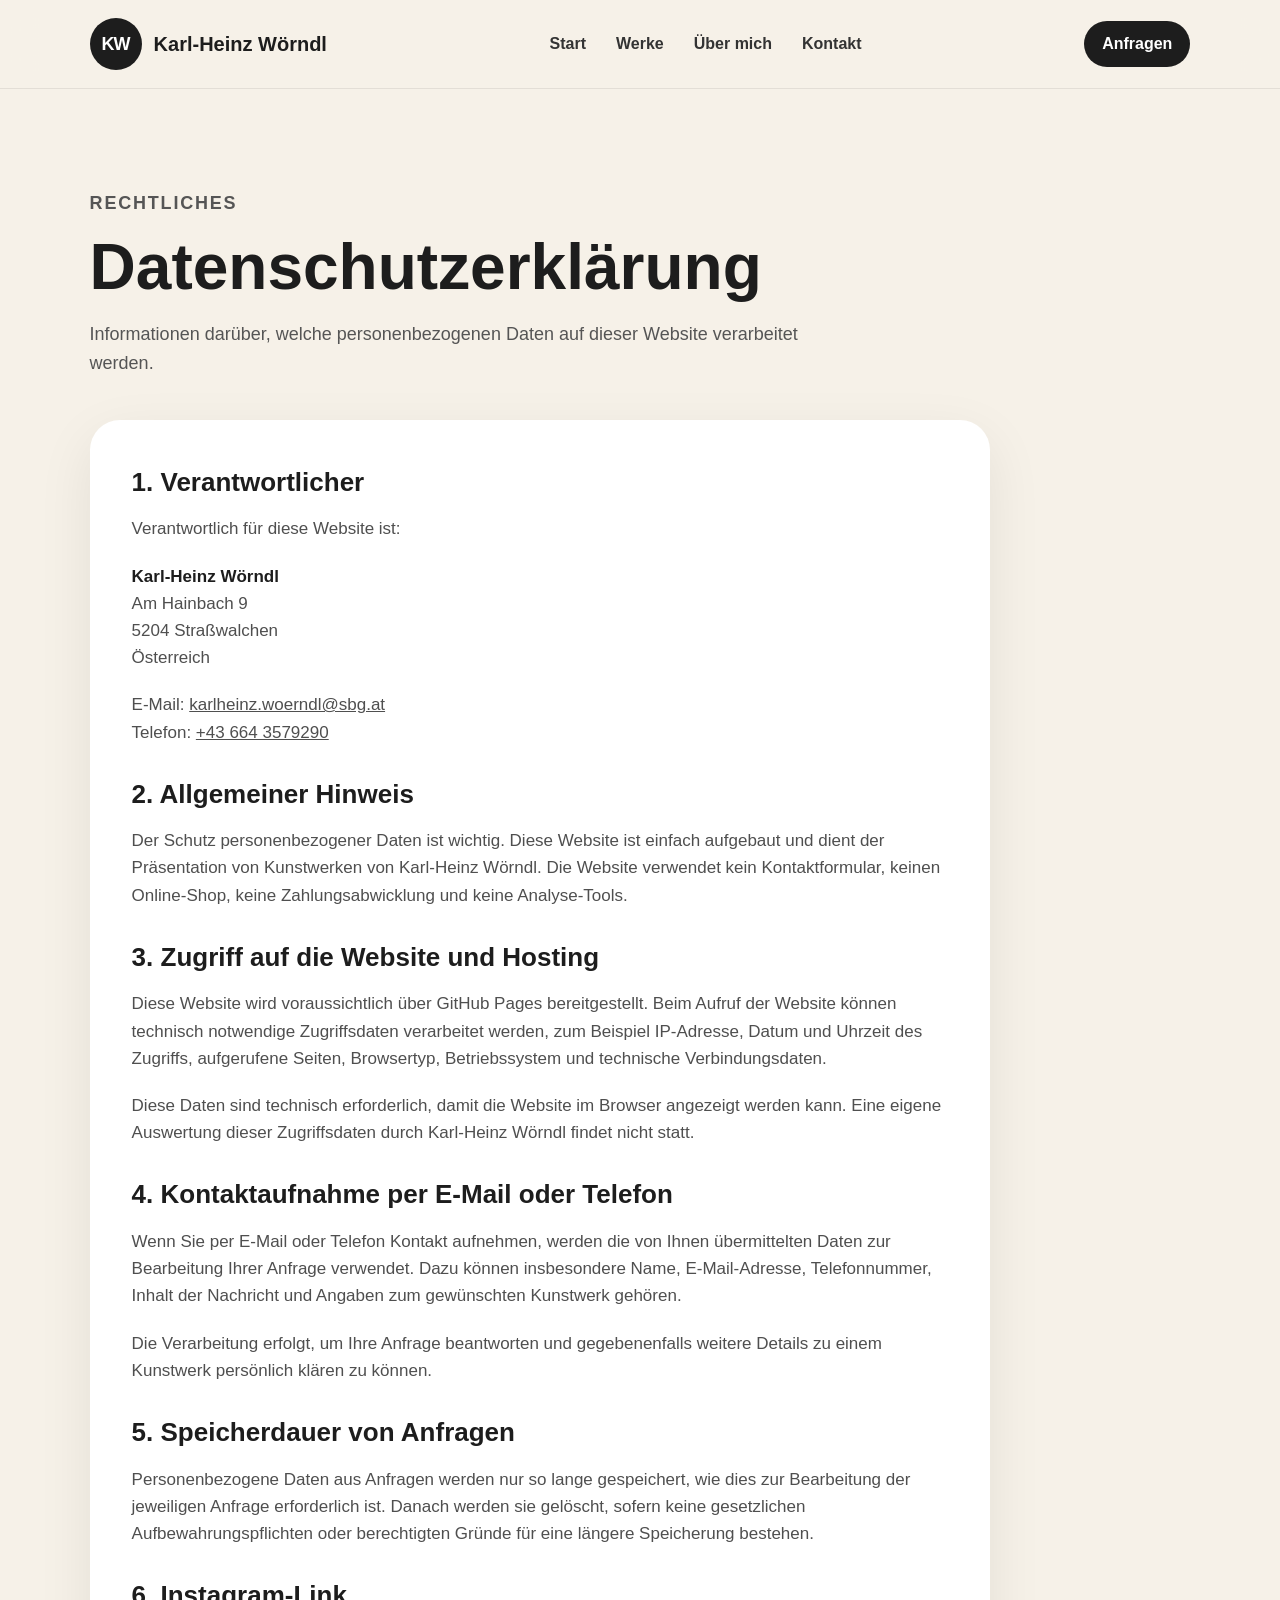
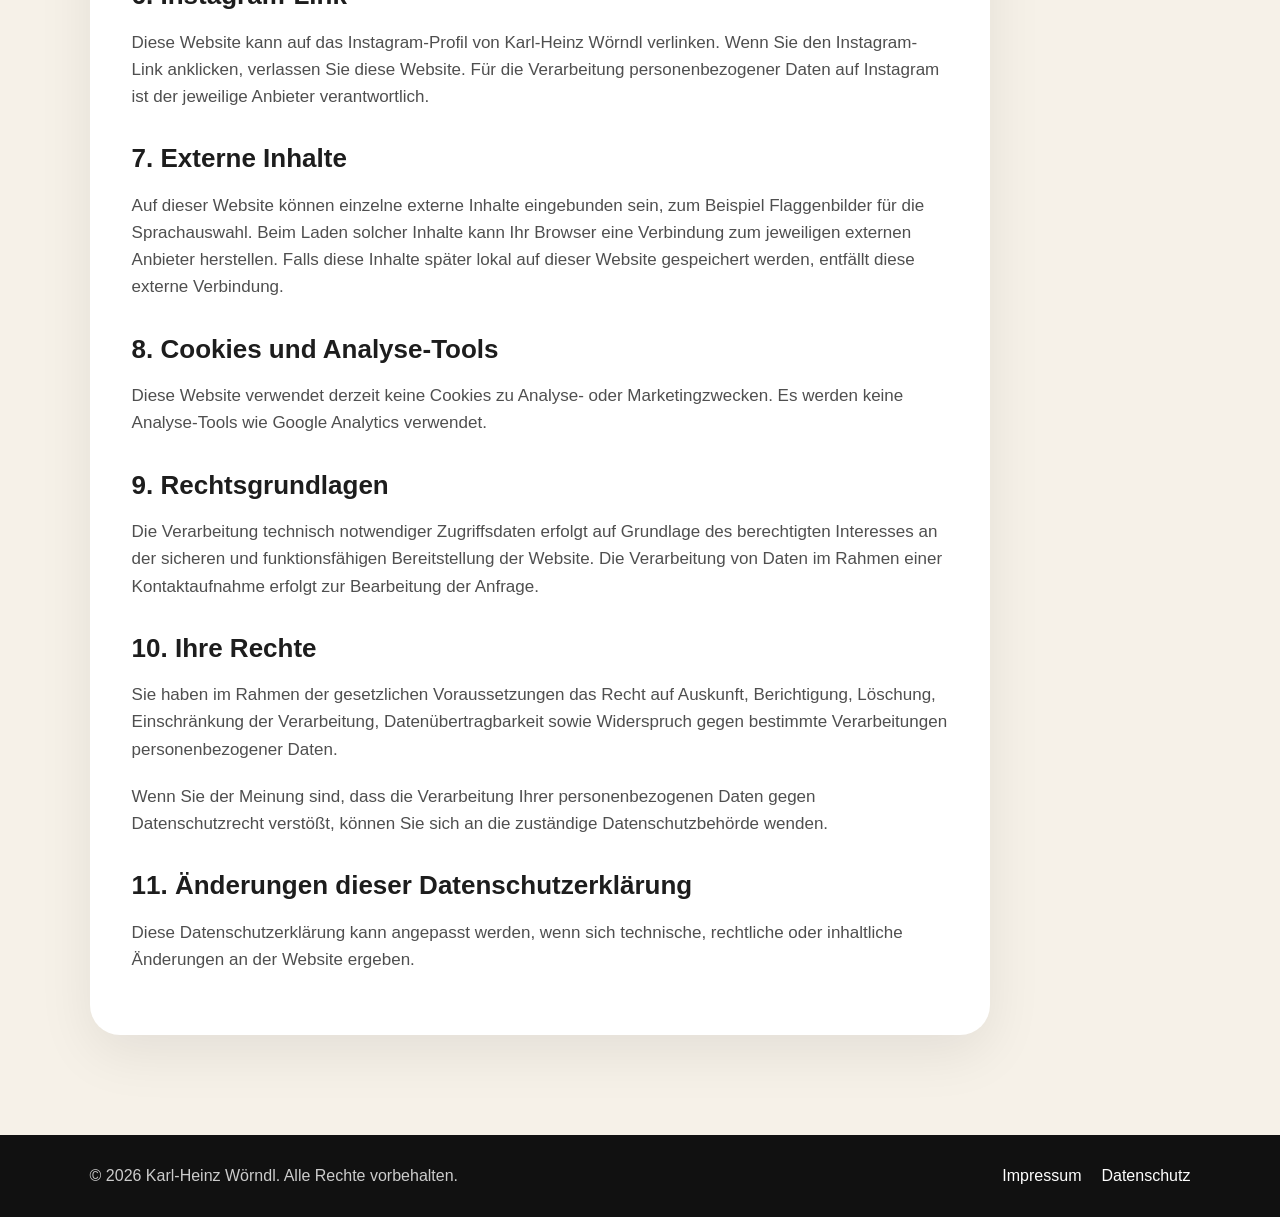
==== commit 7054ee6b: "Add files via upload" ====
--- a/datenschutz.html
+++ b/datenschutz.html
@@ -3,7 +3,7 @@
 <head>
     <meta charset="UTF-8">
     <meta name="viewport" content="width=device-width, initial-scale=1.0">
-    <title>Datenschutz | KarlHeinz Wörndl</title>
+    <title>Datenschutz | Karl-Heinz Wörndl</title>
 
     <link rel="stylesheet" href="css/style.css">
 </head>
@@ -12,7 +12,7 @@
     <header class="site-header">
         <a href="index.html#start" class="logo">
             <span class="logo-mark">KW</span>
-            <span>KarlHeinz Wörndl</span>
+            <span>Karl-Heinz Wörndl</span>
         </a>
 
         <nav class="main-nav">
@@ -43,7 +43,7 @@
                 </p>
 
                 <p>
-                    <strong>KarlHeinz Wörndl</strong><br>
+                    <strong>Karl-Heinz Wörndl</strong><br>
                     Am Hainbach 9<br>
                     5204 Straßwalchen<br>
                     Österreich
@@ -58,7 +58,7 @@
 
                 <p>
                     Der Schutz personenbezogener Daten ist wichtig. Diese Website ist einfach aufgebaut
-                    und dient der Präsentation von Kunstwerken von KarlHeinz Wörndl.
+                    und dient der Präsentation von Kunstwerken von Karl-Heinz Wörndl.
                     Die Website verwendet kein Kontaktformular, keinen Online-Shop, keine Zahlungsabwicklung
                     und keine Analyse-Tools.
                 </p>
@@ -74,7 +74,7 @@
 
                 <p>
                     Diese Daten sind technisch erforderlich, damit die Website im Browser angezeigt werden kann.
-                    Eine eigene Auswertung dieser Zugriffsdaten durch KarlHeinz Wörndl findet nicht statt.
+                    Eine eigene Auswertung dieser Zugriffsdaten durch Karl-Heinz Wörndl findet nicht statt.
                 </p>
 
                 <h2>4. Kontaktaufnahme per E-Mail oder Telefon</h2>
@@ -101,7 +101,7 @@
                 <h2>6. Instagram-Link</h2>
 
                 <p>
-                    Diese Website kann auf das Instagram-Profil von KarlHeinz Wörndl verlinken.
+                    Diese Website kann auf das Instagram-Profil von Karl-Heinz Wörndl verlinken.
                     Wenn Sie den Instagram-Link anklicken, verlassen Sie diese Website.
                     Für die Verarbeitung personenbezogener Daten auf Instagram ist der jeweilige Anbieter verantwortlich.
                 </p>
@@ -154,7 +154,7 @@
     </main>
 
     <footer class="site-footer">
-        <p>© 2026 KarlHeinz Wörndl. Alle Rechte vorbehalten.</p>
+        <p>© 2026 Karl-Heinz Wörndl. Alle Rechte vorbehalten.</p>
 
         <div>
             <a href="impressum.html">Impressum</a>
--- a/css/style.css
+++ b/css/style.css
@@ -2021,3 +2021,273 @@
 .lang-flag {
     display: none;
 }
+
+/* =========================
+   KÜNSTLERPROFIL – FINALES DESIGN
+========================= */
+
+.about-section {
+    position: relative;
+    display: grid;
+    grid-template-columns: minmax(360px, 500px) minmax(0, 1fr);
+    align-items: center;
+    gap: 0;
+
+    padding: 110px 7%;
+    overflow: hidden;
+
+    background:
+        radial-gradient(
+            circle at 15% 35%,
+            rgba(166, 106, 44, 0.14),
+            transparent 30%
+        ),
+        #e8ddcc;
+}
+
+/* Foto */
+.about-image {
+    position: relative;
+    z-index: 2;
+
+    width: 100%;
+    max-width: 500px;
+    aspect-ratio: 4 / 5;
+
+    overflow: hidden;
+    border-radius: 38px;
+
+    background: #d7c9b6;
+    box-shadow: 0 30px 75px rgba(0, 0, 0, 0.18);
+}
+
+.about-image img {
+    width: 100%;
+    height: 100%;
+
+    display: block;
+    object-fit: cover;
+    object-position: center 32%;
+}
+
+/* Textkarte */
+.about-content {
+    position: relative;
+    z-index: 1;
+
+    margin-left: -70px;
+    padding: 58px 58px 58px 120px;
+
+    background: rgba(255, 255, 255, 0.72);
+    border: 1px solid rgba(255, 255, 255, 0.75);
+    border-radius: 38px;
+
+    box-shadow: 0 24px 70px rgba(0, 0, 0, 0.09);
+    backdrop-filter: blur(14px);
+}
+
+.about-content h2 {
+    max-width: 900px;
+
+    font-size: clamp(38px, 4vw, 62px);
+    line-height: 1.05;
+    letter-spacing: -1.5px;
+
+    margin-bottom: 26px;
+}
+
+.about-content p {
+    max-width: 900px;
+
+    color: #4f4a43;
+    font-size: 18px;
+    line-height: 1.75;
+
+    margin-bottom: 20px;
+}
+
+.about-content .primary-button {
+    margin-top: 12px;
+}
+
+/* Tablet und kleinere Bildschirme */
+@media (max-width: 1050px) {
+    .about-section {
+        grid-template-columns: 1fr;
+        gap: 34px;
+    }
+
+    .about-image {
+        width: min(520px, 100%);
+        justify-self: center;
+    }
+
+    .about-content {
+        margin-left: 0;
+        padding: 42px;
+    }
+}
+
+/* Handy */
+@media (max-width: 700px) {
+    .about-section {
+        padding: 75px 6%;
+    }
+
+    .about-image {
+        aspect-ratio: 4 / 5;
+        border-radius: 28px;
+    }
+
+    .about-content {
+        padding: 30px 24px;
+        border-radius: 28px;
+    }
+
+    .about-content h2 {
+        font-size: 38px;
+    }
+
+    .about-content p {
+        font-size: 16px;
+    }
+}
+
+/* =========================
+   WECHSELNDES HERO-KUNSTWERK
+========================= */
+
+.hero-art-image img {
+    transition:
+        opacity 0.32s ease,
+        transform 0.65s ease;
+}
+
+.hero-art-image img.is-changing {
+    opacity: 0;
+    transform: scale(1.18);
+}
+
+.hero-art-text strong {
+    display: inline-block;
+    transition:
+        opacity 0.28s ease,
+        transform 0.28s ease;
+}
+
+.hero-art-text strong.is-changing {
+    opacity: 0;
+    transform: translateY(8px);
+}
+
+/* =========================
+   AUFKLAPPBARE BIOGRAFIE
+========================= */
+
+.biography-lead {
+    margin-bottom: 18px;
+}
+
+.biography-details {
+    margin-top: 8px;
+}
+
+.biography-details summary {
+    width: fit-content;
+
+    display: inline-flex;
+    align-items: center;
+    gap: 10px;
+
+    padding: 12px 18px;
+
+    border: 1px solid rgba(0, 0, 0, 0.12);
+    border-radius: 999px;
+
+    background: rgba(255, 255, 255, 0.75);
+    color: #1d1d1d;
+
+    font-weight: 800;
+    cursor: pointer;
+    list-style: none;
+
+    transition:
+        transform 0.2s ease,
+        background 0.2s ease,
+        box-shadow 0.2s ease;
+}
+
+.biography-details summary::-webkit-details-marker {
+    display: none;
+}
+
+.biography-details summary:hover {
+    transform: translateY(-2px);
+    background: white;
+    box-shadow: 0 10px 26px rgba(0, 0, 0, 0.08);
+}
+
+.bio-arrow {
+    display: inline-block;
+    font-size: 20px;
+    line-height: 1;
+
+    transition: transform 0.3s ease;
+}
+
+.bio-close-label {
+    display: none;
+}
+
+.biography-details[open] .bio-open-label {
+    display: none;
+}
+
+.biography-details[open] .bio-close-label {
+    display: inline;
+}
+
+.biography-details[open] .bio-arrow {
+    transform: rotate(180deg);
+}
+
+.biography-text {
+    margin-top: 24px;
+    padding-top: 24px;
+
+    border-top: 1px solid rgba(0, 0, 0, 0.1);
+
+    animation: biographyReveal 0.35s ease;
+}
+
+.biography-text p {
+    margin-bottom: 20px;
+}
+
+.about-contact-button {
+    margin-top: 22px;
+}
+
+@keyframes biographyReveal {
+    from {
+        opacity: 0;
+        transform: translateY(-10px);
+    }
+
+    to {
+        opacity: 1;
+        transform: translateY(0);
+    }
+}
+
+@media (max-width: 700px) {
+    .biography-details summary {
+        width: 100%;
+        justify-content: center;
+    }
+
+    .about-contact-button {
+        width: 100%;
+        text-align: center;
+    }
+}
